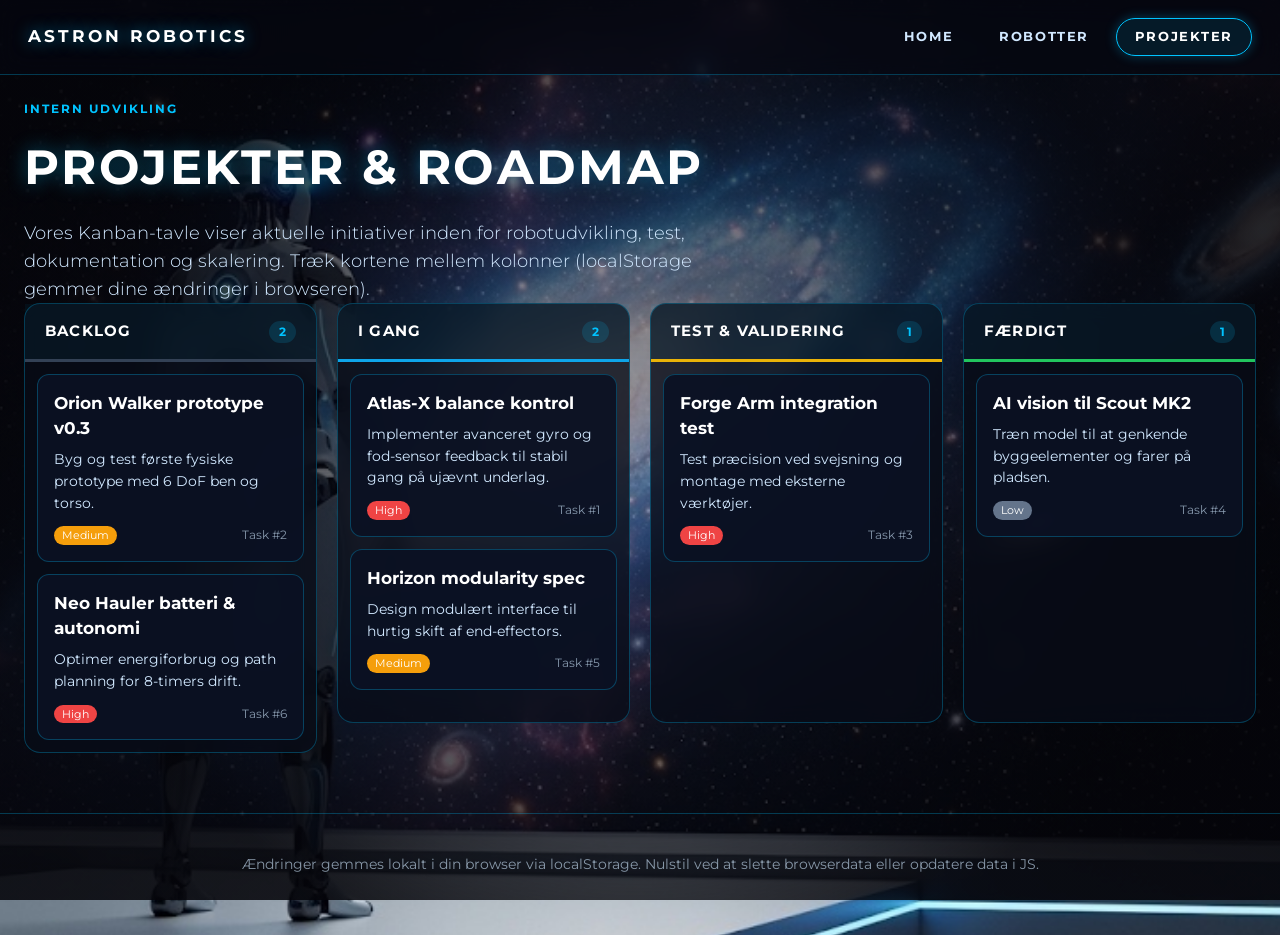
==== projekter.html @ 1bd49694 "Add Astron Robotics dark coming-soon site (Home, Robotter, Projekter)" ====
<!DOCTYPE html>
<html lang="da">
<head>
    <meta charset="UTF-8">
    <meta name="viewport" content="width=device-width, initial-scale=1.0">
    <title>Projekter | Astron Robotics</title>
    <link href="https://fonts.googleapis.com/css2?family=Montserrat:wght@300;700&display=swap" rel="stylesheet">
    <link rel="stylesheet" href="css/site.css">
</head>
<body>

    <div class="bg-image"></div>
    <div class="overlay"></div>

    <header class="site-bar">
        <a class="logo" href="index.html">Astron Robotics</a>
        <nav class="site-links" aria-label="Hovedmenu">
            <a href="index.html">Home</a>
            <a href="robotter.html">Robotter</a>
            <a class="is-active" href="projekter.html" aria-current="page">Projekter</a>
        </nav>
    </header>

    <main class="board-page">
        <div class="board-hero">
            <p class="eyebrow">Intern udvikling</p>
            <h1>Projekter &amp; Roadmap</h1>
            <p class="lead">Vores Kanban-tavle viser aktuelle initiativer inden for robotudvikling, test, dokumentation og skalering. Træk kortene mellem kolonner (localStorage gemmer dine ændringer i browseren).</p>
        </div>

        <div class="kanban-board" id="kanban-board">
            <!-- Populated by JS -->
        </div>
    </main>

    <footer class="site-footer">
        Ændringer gemmes lokalt i din browser via localStorage. Nulstil ved at slette browserdata eller opdatere data i JS.
    </footer>

    <script>
        // Self-contained simple Kanban with localStorage
        const COLUMNS = [
            { id: 'backlog', title: 'Backlog', color: '#334155' },
            { id: 'igang', title: 'I Gang', color: '#0ea5e9' },
            { id: 'test', title: 'Test &amp; Validering', color: '#eab308' },
            { id: 'done', title: 'Færdigt', color: '#22c55e' }
        ];

        let tasks = [
            {
                id: 1,
                title: "Atlas-X balance kontrol",
                desc: "Implementer avanceret gyro og fod-sensor feedback til stabil gang på ujævnt underlag.",
                column: "igang",
                maturity: "High"
            },
            {
                id: 2,
                title: "Orion Walker prototype v0.3",
                desc: "Byg og test første fysiske prototype med 6 DoF ben og torso.",
                column: "backlog",
                maturity: "Medium"
            },
            {
                id: 3,
                title: "Forge Arm integration test",
                desc: "Test præcision ved svejsning og montage med eksterne værktøjer.",
                column: "test",
                maturity: "High"
            },
            {
                id: 4,
                title: "AI vision til Scout MK2",
                desc: "Træn model til at genkende byggeelementer og farer på pladsen.",
                column: "done",
                maturity: "Low"
            },
            {
                id: 5,
                title: "Horizon modularity spec",
                desc: "Design modulært interface til hurtig skift af end-effectors.",
                column: "igang",
                maturity: "Medium"
            },
            {
                id: 6,
                title: "Neo Hauler batteri & autonomi",
                desc: "Optimer energiforbrug og path planning for 8-timers drift.",
                column: "backlog",
                maturity: "High"
            }
        ];

        function saveToLocalStorage() {
            localStorage.setItem('astron_kanban_tasks', JSON.stringify(tasks));
        }

        function loadFromLocalStorage() {
            const saved = localStorage.getItem('astron_kanban_tasks');
            if (saved) {
                tasks = JSON.parse(saved);
            }
        }

        function renderKanban() {
            const board = document.getElementById('kanban-board');
            board.innerHTML = '';

            COLUMNS.forEach(col => {
                const colTasks = tasks.filter(t => t.column === col.id);
                
                const colEl = document.createElement('div');
                colEl.className = 'kanban-col';
                colEl.innerHTML = `
                    <div class="kanban-col-header" style="border-bottom: 3px solid ${col.color};">
                        <h2>${col.title}</h2>
                        <div class="col-count">${colTasks.length}</div>
                    </div>
                    <div class="kanban-col-body" data-column="${col.id}"></div>
                `;

                const body = colEl.querySelector('.kanban-col-body');
                
                colTasks.forEach(task => {
                    const card = document.createElement('div');
                    card.className = 'kanban-card';
                    card.draggable = true;
                    card.dataset.id = task.id;
                    card.innerHTML = `
                        <h4>${task.title}</h4>
                        <p>${task.desc}</p>
                        <div class="card-meta">
                            <span style="background: ${task.maturity === 'High' ? '#ef4444' : task.maturity === 'Medium' ? '#f59e0b' : '#64748b'}; color: white; padding: 1px 8px; border-radius: 9999px; font-size: 0.7rem;">${task.maturity}</span>
                            <span>Task #${task.id}</span>
                        </div>
                    `;
                    
                    // Drag events
                    card.addEventListener('dragstart', (e) => {
                        e.dataTransfer.setData('text/plain', task.id);
                        card.style.opacity = '0.6';
                    });
                    
                    card.addEventListener('dragend', () => {
                        card.style.opacity = '1';
                    });
                    
                    body.appendChild(card);
                });

                // Drop zone
                body.addEventListener('dragover', (e) => {
                    e.preventDefault();
                    body.style.background = 'rgba(0, 195, 255, 0.1)';
                });
                
                body.addEventListener('dragleave', () => {
                    body.style.background = '';
                });
                
                body.addEventListener('drop', (e) => {
                    e.preventDefault();
                    body.style.background = '';
                    const id = parseInt(e.dataTransfer.getData('text/plain'));
                    const task = tasks.find(t => t.id === id);
                    if (task) {
                        task.column = col.id;
                        saveToLocalStorage();
                        renderKanban();
                    }
                });

                board.appendChild(colEl);
            });
        }

        // Add new task button simulation (for demo)
        function addSampleTask() {
            const newTask = {
                id: Date.now(),
                title: "Ny udviklingsopgave",
                desc: "Beskrivelse af ny feature eller test. Træk til anden kolonne for at opdatere status.",
                column: "backlog",
                maturity: "Medium"
            };
            tasks.push(newTask);
            saveToLocalStorage();
            renderKanban();
        }

        // Keyboard shortcut hint
        function showHelp() {
            if (confirm('Tryk "N" for at tilføje en ny demo-opgave.\n\nDette er en letvægts, selvstændig Kanban-implementation med localStorage-persistence.')) {
                addSampleTask();
            }
        }

        document.addEventListener('DOMContentLoaded', () => {
            loadFromLocalStorage();
            renderKanban();

            // Keyboard support
            document.addEventListener('keydown', (e) => {
                if (e.key.toLowerCase() === 'n') {
                    addSampleTask();
                }
                if (e.key === '?' || e.key === '/') {
                    showHelp();
                }
            });

            // Make header nav consistent
            const navLinks = document.querySelectorAll('.site-links a');
            const currentPath = window.location.pathname.split('/').pop() || 'index.html';
            navLinks.forEach(link => {
                const href = link.getAttribute('href');
                if (href === currentPath || (currentPath === '' && href === 'index.html')) {
                    link.classList.add('is-active');
                }
            });
        });
    </script>
</body>
</html>
---- css/site.css ----
/* Astron Robotics — dark futuristic marketing site (original implementation) */

:root {
  --cyan: #00c3ff;
  --accent: #00c3ff;
  --accent-soft: rgba(0, 195, 255, 0.12);
  --accent-ink: #bfeeff;
  --text: #ffffff;
  --muted: #d1e8ff;
  --text-soft: #d1e8ff;
  --text-faint: rgba(209, 232, 255, 0.62);
  --panel: rgba(8, 12, 24, 0.78);
  --panel-2: rgba(12, 18, 36, 0.9);
  --border: rgba(0, 195, 255, 0.28);
  --warn: #ffb45a;
  --warn-soft: rgba(255, 180, 90, 0.14);
  --radius: 16px;
  --radius-sm: 10px;
}

* { margin: 0; padding: 0; box-sizing: border-box; }

body, html {
  width: 100%;
  min-height: 100%;
  font-family: "Montserrat", sans-serif;
  background-color: #000;
  color: var(--text);
  line-height: 1.5;
}

body.is-splash { 
  overflow: hidden; 
  height: 100vh; 
}

.bg-image {
  position: fixed;
  top: -5%;
  left: -5%;
  width: 110%;
  height: 110%;
  background-image: url("../img/background.jpg");
  background-size: cover;
  background-position: center;
  background-repeat: no-repeat;
  z-index: 1;
  animation: breathe 30s infinite alternate ease-in-out;
}

.overlay {
  position: fixed;
  inset: 0;
  background: radial-gradient(circle at center, rgba(10, 15, 30, 0.3) 0%, rgba(5, 5, 10, 0.88) 70%);
  z-index: 2;
}

#particles {
  position: fixed;
  inset: 0;
  z-index: 3;
  pointer-events: none;
}

@keyframes breathe {
  0% { transform: scale(1); }
  100% { transform: scale(1.08); }
}

.site-bar {
  position: fixed;
  top: 0;
  left: 0;
  right: 0;
  z-index: 10;
  display: flex;
  align-items: center;
  justify-content: space-between;
  gap: 16px;
  padding: 18px 28px;
  background: rgba(5, 8, 18, 0.6);
  backdrop-filter: blur(12px);
  border-bottom: 1px solid var(--border);
}

.logo {
  color: var(--text);
  text-decoration: none;
  font-weight: 700;
  letter-spacing: 0.18em;
  text-transform: uppercase;
  font-size: 1.05rem;
  text-shadow: 0 0 16px rgba(0, 195, 255, 0.6);
}

.site-links { 
  display: flex; 
  gap: 8px; 
}
.site-links a {
  color: var(--muted);
  text-decoration: none;
  font-size: 0.82rem;
  font-weight: 700;
  letter-spacing: 0.12em;
  text-transform: uppercase;
  padding: 8px 18px;
  border: 1px solid transparent;
  border-radius: 999px;
  transition: all 0.2s ease;
}
.site-links a:hover { 
  color: var(--text); 
  background: var(--accent-soft);
}
.site-links a.is-active {
  color: var(--text);
  border-color: var(--cyan);
  background: rgba(0, 195, 255, 0.1);
  box-shadow: 0 0 12px rgba(0, 195, 255, 0.3);
}

.content {
  position: relative;
  z-index: 4;
  display: flex;
  flex-direction: column;
  justify-content: center;
  align-items: center;
  height: 100vh;
  text-align: center;
  padding: 0 20px;
}

h1.splash-title {
  font-size: clamp(3.5rem, 8vw, 6.5rem);
  font-weight: 700;
  text-transform: uppercase;
  letter-spacing: 0.12em;
  margin-bottom: 1.2rem;
  text-shadow: 0 0 30px rgba(0, 195, 255, 0.7), 0 0 60px rgba(0, 195, 255, 0.4);
  animation: fadeInDown 1.8s ease-out forwards;
  opacity: 0;
}

.splash-lead {
  font-size: clamp(1.1rem, 2.5vw, 1.5rem);
  font-weight: 300;
  max-width: 620px;
  letter-spacing: 0.08em;
  color: var(--muted);
  opacity: 0;
  animation: fadeInUp 1.8s ease-out 0.6s forwards;
  line-height: 1.4;
}

.pulse {
  margin-top: 60px;
  width: 14px;
  height: 14px;
  background-color: var(--cyan);
  border-radius: 50%;
  box-shadow: 0 0 0 0 rgba(0, 195, 255, 0.7);
  animation: pulse-glow 2s infinite, fadeIn 2s ease-out 1.2s forwards;
  opacity: 0;
}

@keyframes fadeInDown { 
  to { 
    opacity: 1; 
    transform: translateY(0); 
  } 
}
@keyframes fadeInUp { 
  to { 
    opacity: 1; 
    transform: translateY(0); 
  } 
}
@keyframes fadeIn { 
  to { opacity: 1; } 
}
@keyframes pulse-glow {
  0% { 
    transform: scale(0.8); 
    box-shadow: 0 0 0 0 rgba(0, 195, 255, 0.7); 
  }
  70% { 
    transform: scale(1.2); 
    box-shadow: 0 0 0 25px rgba(0, 195, 255, 0); 
  }
  100% { 
    transform: scale(0.8); 
    box-shadow: 0 0 0 0 rgba(0, 195, 255, 0); 
  }
}

/* Shared board/catalog styles */
.board-page, .catalog-page {
  position: relative;
  z-index: 4;
  padding: 100px 24px 60px;
  max-width: 1280px;
  margin: 0 auto;
}

.eyebrow {
  text-transform: uppercase;
  letter-spacing: 0.16em;
  font-size: 0.78rem;
  font-weight: 700;
  color: var(--cyan);
  margin-bottom: 12px;
}

h1 {
  font-size: clamp(2rem, 5vw, 3rem);
  font-weight: 700;
  letter-spacing: 0.05em;
  text-transform: uppercase;
  margin-bottom: 16px;
  text-shadow: 0 0 20px rgba(0, 195, 255, 0.4);
}

.lead {
  color: var(--muted);
  font-weight: 300;
  font-size: 1.1rem;
  max-width: 60ch;
  line-height: 1.6;
}

/* Robot catalog cards */
.robot-grid {
  display: grid;
  grid-template-columns: repeat(auto-fill, minmax(320px, 1fr));
  gap: 24px;
  padding: 40px 0;
}

.robot-card {
  background: var(--panel-2);
  border: 1px solid var(--border);
  border-radius: var(--radius);
  overflow: hidden;
  transition: all 0.3s cubic-bezier(0.23, 1, 0.32, 1);
  backdrop-filter: blur(10px);
}

.robot-card:hover {
  transform: translateY(-8px);
  border-color: var(--cyan);
  box-shadow: 0 20px 40px -15px rgba(0, 195, 255, 0.25);
}

.robot-card img {
  width: 100%;
  height: 220px;
  object-fit: cover;
  background: #0a1422;
}

.robot-card .card-body {
  padding: 24px;
}

.robot-card h3 {
  font-size: 1.35rem;
  margin-bottom: 8px;
  letter-spacing: 0.02em;
}

.robot-card .blurb {
  color: var(--muted);
  font-size: 0.98rem;
  line-height: 1.55;
  margin-bottom: 18px;
  font-weight: 300;
}

.maturity-tag {
  display: inline-block;
  font-size: 0.7rem;
  font-weight: 700;
  letter-spacing: 0.1em;
  padding: 4px 14px;
  border-radius: 999px;
  background: var(--accent-soft);
  color: var(--accent-ink);
  border: 1px solid var(--border);
}

/* Kanban styles */
.kanban-board {
  display: grid;
  grid-template-columns: repeat(auto-fit, minmax(280px, 1fr));
  gap: 20px;
  align-items: start;
}

.kanban-col {
  background: var(--panel);
  border: 1px solid var(--border);
  border-radius: var(--radius);
  min-height: 420px;
  display: flex;
  flex-direction: column;
  backdrop-filter: blur(12px);
}

.kanban-col-header {
  padding: 16px 20px;
  border-bottom: 1px solid var(--border);
  display: flex;
  justify-content: space-between;
  align-items: center;
  background: rgba(0, 195, 255, 0.05);
}

.kanban-col-header h2 {
  font-size: 0.95rem;
  font-weight: 700;
  letter-spacing: 0.08em;
  text-transform: uppercase;
  color: var(--text);
}

.col-count {
  background: rgba(0, 195, 255, 0.15);
  color: var(--cyan);
  font-size: 0.75rem;
  padding: 2px 10px;
  border-radius: 999px;
  font-weight: 700;
}

.kanban-col-body {
  flex: 1;
  padding: 12px;
  display: flex;
  flex-direction: column;
  gap: 12px;
  overflow-y: auto;
}

.kanban-card {
  background: var(--panel-2);
  border: 1px solid var(--border);
  border-radius: 12px;
  padding: 16px;
  cursor: grab;
  transition: border-color 0.2s ease;
  user-select: none;
}

.kanban-card:hover {
  border-color: var(--cyan);
}

.kanban-card h4 {
  font-size: 1.05rem;
  margin-bottom: 8px;
  font-weight: 700;
}

.kanban-card p {
  font-size: 0.9rem;
  color: var(--muted);
  line-height: 1.5;
  margin-bottom: 12px;
}

.card-meta {
  display: flex;
  justify-content: space-between;
  font-size: 0.75rem;
  color: var(--text-faint);
}

/* Responsive */
@media (max-width: 1024px) {
  .site-bar {
    padding: 16px 20px;
    flex-direction: column;
    gap: 12px;
  }
  .robot-grid {
    grid-template-columns: repeat(auto-fill, minmax(280px, 1fr));
  }
}

@media (max-width: 768px) {
  h1.splash-title {
    font-size: 3.2rem;
    letter-spacing: 4px;
  }
  .splash-lead {
    font-size: 1.05rem;
  }
  .bg-image {
    background-position: 30% center;
  }
  .kanban-board {
    grid-template-columns: 1fr;
  }
}

@media (prefers-reduced-motion: reduce) {
  .bg-image, .pulse, h1.splash-title, .splash-lead {
    animation: none;
    opacity: 1;
  }
}

/* Footer */
.site-footer {
  position: relative;
  z-index: 5;
  padding: 40px 24px 60px;
  text-align: center;
  color: var(--text-faint);
  font-size: 0.85rem;
  max-width: 1280px;
  margin: 0 auto;
  border-top: 1px solid var(--border);
}
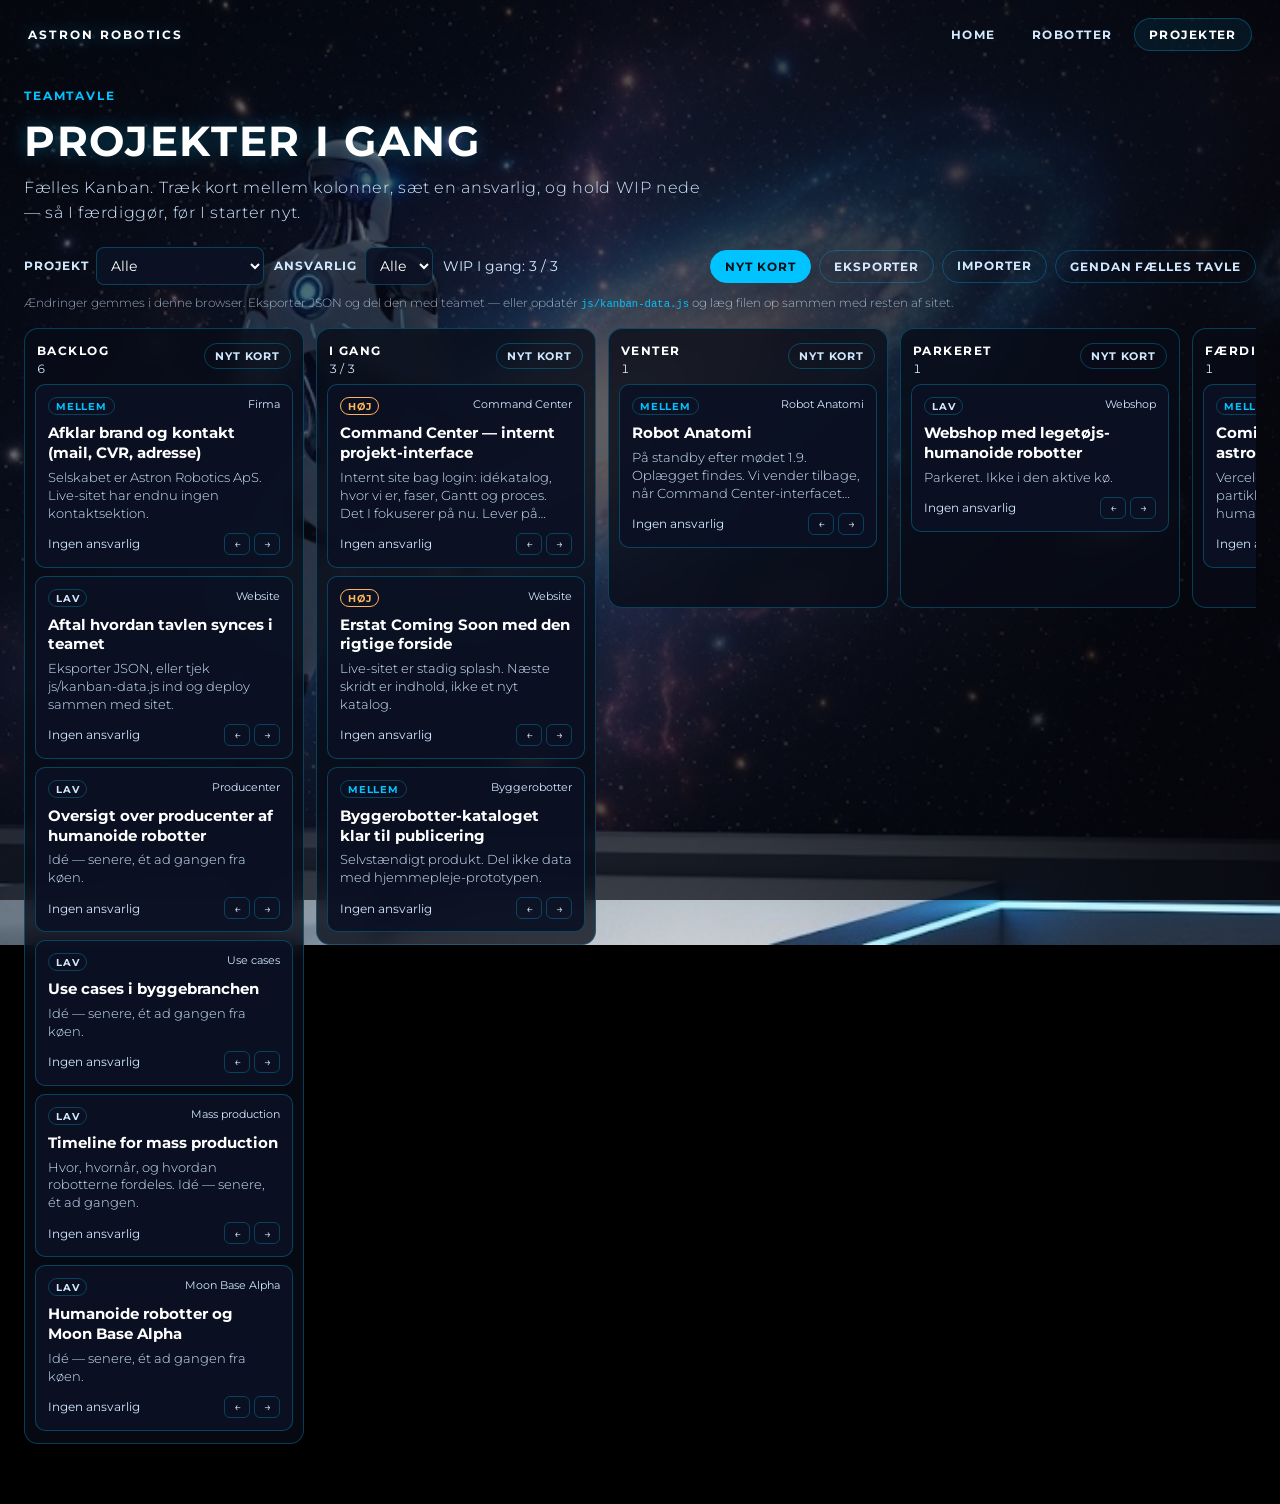
==== commit c8013454: "Replace the site with the desktop Astron Robotics homepage. The robert branch now matches Desktop/As" ====
--- a/projekter.html
+++ b/projekter.html
@@ -1,224 +1,112 @@
 <!DOCTYPE html>
 <html lang="da">
 <head>
-    <meta charset="UTF-8">
-    <meta name="viewport" content="width=device-width, initial-scale=1.0">
-    <title>Projekter | Astron Robotics</title>
-    <link href="https://fonts.googleapis.com/css2?family=Montserrat:wght@300;700&display=swap" rel="stylesheet">
-    <link rel="stylesheet" href="css/site.css">
+  <meta charset="UTF-8">
+  <meta name="viewport" content="width=device-width, initial-scale=1.0">
+  <title>Projekter | Astron Robotics</title>
+  <meta name="robots" content="noindex">
+  <meta name="description" content="Intern Kanban-tavle for Astron Robotics.">
+  <link href="https://fonts.googleapis.com/css2?family=Montserrat:wght@300;700&display=swap" rel="stylesheet">
+  <link rel="stylesheet" href="css/site.css">
 </head>
-<body>
+<body class="is-board">
+  <div class="bg-image"></div>
+  <div class="overlay"></div>
 
-    <div class="bg-image"></div>
-    <div class="overlay"></div>
+  <header class="site-bar">
+    <a class="logo" href="index.html">Astron Robotics</a>
+    <nav class="site-links" aria-label="Hovedmenu">
+      <a href="index.html">Home</a>
+      <a href="robotter.html">Robotter</a>
+      <a class="is-active" href="projekter.html" aria-current="page">Projekter</a>
+    </nav>
+  </header>
 
-    <header class="site-bar">
-        <a class="logo" href="index.html">Astron Robotics</a>
-        <nav class="site-links" aria-label="Hovedmenu">
-            <a href="index.html">Home</a>
-            <a href="robotter.html">Robotter</a>
-            <a class="is-active" href="projekter.html" aria-current="page">Projekter</a>
-        </nav>
-    </header>
+  <main class="board-page">
+    <section class="board-hero">
+      <p class="eyebrow">Teamtavle</p>
+      <h1>Projekter i gang</h1>
+      <p>Fælles Kanban. Træk kort mellem kolonner, sæt en ansvarlig, og hold WIP nede — så I færdiggør, før I starter nyt.</p>
+    </section>
 
-    <main class="board-page">
-        <div class="board-hero">
-            <p class="eyebrow">Intern udvikling</p>
-            <h1>Projekter &amp; Roadmap</h1>
-            <p class="lead">Vores Kanban-tavle viser aktuelle initiativer inden for robotudvikling, test, dokumentation og skalering. Træk kortene mellem kolonner (localStorage gemmer dine ændringer i browseren).</p>
+    <section class="board-toolbar">
+      <label>
+        Projekt
+        <select id="filterProject"><option value="alle">Alle</option></select>
+      </label>
+      <label>
+        Ansvarlig
+        <select id="filterOwner"><option value="alle">Alle</option></select>
+      </label>
+      <span class="wip-hint" id="wipHint"></span>
+      <div class="board-actions">
+        <button class="btn btn-primary" id="addCardBtn" type="button">Nyt kort</button>
+        <button class="btn" id="exportBtn" type="button">Eksporter</button>
+        <label class="btn btn-import">
+          Importer
+          <input id="importInput" type="file" accept="application/json,.json" hidden>
+        </label>
+        <button class="btn" id="resetBtn" type="button">Gendan fælles tavle</button>
+      </div>
+    </section>
+
+    <p class="persist-note">
+      Ændringer gemmes i denne browser. Eksporter JSON og del den med teamet — eller opdatér <code>js/kanban-data.js</code> og læg filen op sammen med resten af sitet.
+    </p>
+
+    <section class="kanban-board" id="board" aria-label="Kanban-tavle"></section>
+  </main>
+
+  <div class="modal" id="cardModal" aria-hidden="true">
+    <div class="modal-backdrop" data-close></div>
+    <div class="modal-panel" role="dialog" aria-modal="true" aria-labelledby="cardModalTitle">
+      <button class="modal-close" data-close aria-label="Luk">&times;</button>
+      <form id="cardForm" class="card-form">
+        <h2 id="cardModalTitle">Nyt kort</h2>
+        <label>
+          Titel
+          <input id="fieldTitle" name="title" type="text" required maxlength="120" autocomplete="off">
+        </label>
+        <label>
+          Beskrivelse
+          <textarea id="fieldNotes" name="notes" rows="4" maxlength="800"></textarea>
+        </label>
+        <div class="card-form-row">
+          <label>
+            Kolonne
+            <select id="fieldColumn" name="column"></select>
+          </label>
+          <label>
+            Projekt
+            <select id="fieldProject" name="project"></select>
+          </label>
         </div>
+        <div class="card-form-row">
+          <label>
+            Ansvarlig
+            <input id="fieldOwner" name="owner" type="text" maxlength="40" list="ownerList" autocomplete="off">
+            <datalist id="ownerList"></datalist>
+          </label>
+          <label>
+            Prioritet
+            <select id="fieldPriority" name="priority">
+              <option value="low">Lav</option>
+              <option value="medium">Mellem</option>
+              <option value="high">Høj</option>
+            </select>
+          </label>
+        </div>
+        <input type="hidden" id="fieldId" name="id">
+        <div class="card-form-actions">
+          <button class="btn btn-primary" type="submit">Gem</button>
+          <button class="btn" type="button" data-close>Annuller</button>
+          <button class="btn btn-danger card-form-delete" type="button" id="deleteCardBtn" hidden>Slet kort</button>
+        </div>
+      </form>
+    </div>
+  </div>
 
-        <div class="kanban-board" id="kanban-board">
-            <!-- Populated by JS -->
-        </div>
-    </main>
-
-    <footer class="site-footer">
-        Ændringer gemmes lokalt i din browser via localStorage. Nulstil ved at slette browserdata eller opdatere data i JS.
-    </footer>
-
-    <script>
-        // Self-contained simple Kanban with localStorage
-        const COLUMNS = [
-            { id: 'backlog', title: 'Backlog', color: '#334155' },
-            { id: 'igang', title: 'I Gang', color: '#0ea5e9' },
-            { id: 'test', title: 'Test &amp; Validering', color: '#eab308' },
-            { id: 'done', title: 'Færdigt', color: '#22c55e' }
-        ];
-
-        let tasks = [
-            {
-                id: 1,
-                title: "Atlas-X balance kontrol",
-                desc: "Implementer avanceret gyro og fod-sensor feedback til stabil gang på ujævnt underlag.",
-                column: "igang",
-                maturity: "High"
-            },
-            {
-                id: 2,
-                title: "Orion Walker prototype v0.3",
-                desc: "Byg og test første fysiske prototype med 6 DoF ben og torso.",
-                column: "backlog",
-                maturity: "Medium"
-            },
-            {
-                id: 3,
-                title: "Forge Arm integration test",
-                desc: "Test præcision ved svejsning og montage med eksterne værktøjer.",
-                column: "test",
-                maturity: "High"
-            },
-            {
-                id: 4,
-                title: "AI vision til Scout MK2",
-                desc: "Træn model til at genkende byggeelementer og farer på pladsen.",
-                column: "done",
-                maturity: "Low"
-            },
-            {
-                id: 5,
-                title: "Horizon modularity spec",
-                desc: "Design modulært interface til hurtig skift af end-effectors.",
-                column: "igang",
-                maturity: "Medium"
-            },
-            {
-                id: 6,
-                title: "Neo Hauler batteri & autonomi",
-                desc: "Optimer energiforbrug og path planning for 8-timers drift.",
-                column: "backlog",
-                maturity: "High"
-            }
-        ];
-
-        function saveToLocalStorage() {
-            localStorage.setItem('astron_kanban_tasks', JSON.stringify(tasks));
-        }
-
-        function loadFromLocalStorage() {
-            const saved = localStorage.getItem('astron_kanban_tasks');
-            if (saved) {
-                tasks = JSON.parse(saved);
-            }
-        }
-
-        function renderKanban() {
-            const board = document.getElementById('kanban-board');
-            board.innerHTML = '';
-
-            COLUMNS.forEach(col => {
-                const colTasks = tasks.filter(t => t.column === col.id);
-                
-                const colEl = document.createElement('div');
-                colEl.className = 'kanban-col';
-                colEl.innerHTML = `
-                    <div class="kanban-col-header" style="border-bottom: 3px solid ${col.color};">
-                        <h2>${col.title}</h2>
-                        <div class="col-count">${colTasks.length}</div>
-                    </div>
-                    <div class="kanban-col-body" data-column="${col.id}"></div>
-                `;
-
-                const body = colEl.querySelector('.kanban-col-body');
-                
-                colTasks.forEach(task => {
-                    const card = document.createElement('div');
-                    card.className = 'kanban-card';
-                    card.draggable = true;
-                    card.dataset.id = task.id;
-                    card.innerHTML = `
-                        <h4>${task.title}</h4>
-                        <p>${task.desc}</p>
-                        <div class="card-meta">
-                            <span style="background: ${task.maturity === 'High' ? '#ef4444' : task.maturity === 'Medium' ? '#f59e0b' : '#64748b'}; color: white; padding: 1px 8px; border-radius: 9999px; font-size: 0.7rem;">${task.maturity}</span>
-                            <span>Task #${task.id}</span>
-                        </div>
-                    `;
-                    
-                    // Drag events
-                    card.addEventListener('dragstart', (e) => {
-                        e.dataTransfer.setData('text/plain', task.id);
-                        card.style.opacity = '0.6';
-                    });
-                    
-                    card.addEventListener('dragend', () => {
-                        card.style.opacity = '1';
-                    });
-                    
-                    body.appendChild(card);
-                });
-
-                // Drop zone
-                body.addEventListener('dragover', (e) => {
-                    e.preventDefault();
-                    body.style.background = 'rgba(0, 195, 255, 0.1)';
-                });
-                
-                body.addEventListener('dragleave', () => {
-                    body.style.background = '';
-                });
-                
-                body.addEventListener('drop', (e) => {
-                    e.preventDefault();
-                    body.style.background = '';
-                    const id = parseInt(e.dataTransfer.getData('text/plain'));
-                    const task = tasks.find(t => t.id === id);
-                    if (task) {
-                        task.column = col.id;
-                        saveToLocalStorage();
-                        renderKanban();
-                    }
-                });
-
-                board.appendChild(colEl);
-            });
-        }
-
-        // Add new task button simulation (for demo)
-        function addSampleTask() {
-            const newTask = {
-                id: Date.now(),
-                title: "Ny udviklingsopgave",
-                desc: "Beskrivelse af ny feature eller test. Træk til anden kolonne for at opdatere status.",
-                column: "backlog",
-                maturity: "Medium"
-            };
-            tasks.push(newTask);
-            saveToLocalStorage();
-            renderKanban();
-        }
-
-        // Keyboard shortcut hint
-        function showHelp() {
-            if (confirm('Tryk "N" for at tilføje en ny demo-opgave.\n\nDette er en letvægts, selvstændig Kanban-implementation med localStorage-persistence.')) {
-                addSampleTask();
-            }
-        }
-
-        document.addEventListener('DOMContentLoaded', () => {
-            loadFromLocalStorage();
-            renderKanban();
-
-            // Keyboard support
-            document.addEventListener('keydown', (e) => {
-                if (e.key.toLowerCase() === 'n') {
-                    addSampleTask();
-                }
-                if (e.key === '?' || e.key === '/') {
-                    showHelp();
-                }
-            });
-
-            // Make header nav consistent
-            const navLinks = document.querySelectorAll('.site-links a');
-            const currentPath = window.location.pathname.split('/').pop() || 'index.html';
-            navLinks.forEach(link => {
-                const href = link.getAttribute('href');
-                if (href === currentPath || (currentPath === '' && href === 'index.html')) {
-                    link.classList.add('is-active');
-                }
-            });
-        });
-    </script>
+  <script src="js/kanban-data.js"></script>
+  <script src="js/kanban.js"></script>
 </body>
 </html>
--- a/css/site.css
+++ b/css/site.css
@@ -1,4 +1,4 @@
-/* Astron Robotics — dark futuristic marketing site (original implementation) */
+/* Astron Robotics — live site (coming soon + projekter) */
 
 :root {
   --cyan: #00c3ff;
@@ -26,13 +26,9 @@
   font-family: "Montserrat", sans-serif;
   background-color: #000;
   color: var(--text);
-  line-height: 1.5;
-}
-
-body.is-splash { 
-  overflow: hidden; 
-  height: 100vh; 
-}
+}
+
+body.is-splash { overflow: hidden; height: 100%; }
 
 .bg-image {
   position: fixed;
@@ -40,7 +36,7 @@
   left: -5%;
   width: 110%;
   height: 110%;
-  background-image: url("../img/background.jpg");
+  background-image: url("../background.jpg");
   background-size: cover;
   background-position: center;
   background-repeat: no-repeat;
@@ -51,8 +47,12 @@
 .overlay {
   position: fixed;
   inset: 0;
-  background: radial-gradient(circle at center, rgba(10, 15, 30, 0.3) 0%, rgba(5, 5, 10, 0.88) 70%);
+  background: radial-gradient(circle at center, rgba(10, 15, 30, 0.3) 0%, rgba(5, 5, 10, 0.8) 100%);
   z-index: 2;
+}
+
+body.is-board .overlay {
+  background: radial-gradient(circle at 20% 50%, rgba(10, 15, 30, 0.55) 0%, rgba(5, 5, 10, 0.88) 100%);
 }
 
 #particles {
@@ -72,15 +72,12 @@
   top: 0;
   left: 0;
   right: 0;
-  z-index: 10;
+  z-index: 6;
   display: flex;
   align-items: center;
   justify-content: space-between;
   gap: 16px;
   padding: 18px 28px;
-  background: rgba(5, 8, 18, 0.6);
-  backdrop-filter: blur(12px);
-  border-bottom: 1px solid var(--border);
 }
 
 .logo {
@@ -89,35 +86,27 @@
   font-weight: 700;
   letter-spacing: 0.18em;
   text-transform: uppercase;
-  font-size: 1.05rem;
-  text-shadow: 0 0 16px rgba(0, 195, 255, 0.6);
-}
-
-.site-links { 
-  display: flex; 
-  gap: 8px; 
-}
+  font-size: 0.78rem;
+  text-shadow: 0 0 16px rgba(0, 195, 255, 0.45);
+}
+
+.site-links { display: flex; gap: 6px; }
 .site-links a {
   color: var(--muted);
   text-decoration: none;
-  font-size: 0.82rem;
+  font-size: 0.78rem;
   font-weight: 700;
   letter-spacing: 0.12em;
   text-transform: uppercase;
-  padding: 8px 18px;
+  padding: 8px 14px;
   border: 1px solid transparent;
   border-radius: 999px;
-  transition: all 0.2s ease;
-}
-.site-links a:hover { 
-  color: var(--text); 
-  background: var(--accent-soft);
-}
+}
+.site-links a:hover { color: var(--text); }
 .site-links a.is-active {
   color: var(--text);
-  border-color: var(--cyan);
-  background: rgba(0, 195, 255, 0.1);
-  box-shadow: 0 0 12px rgba(0, 195, 255, 0.3);
+  border-color: var(--border);
+  background: rgba(0, 195, 255, 0.08);
 }
 
 .content {
@@ -133,294 +122,669 @@
 }
 
 h1.splash-title {
-  font-size: clamp(3.5rem, 8vw, 6.5rem);
+  font-size: 5rem;
   font-weight: 700;
   text-transform: uppercase;
-  letter-spacing: 0.12em;
-  margin-bottom: 1.2rem;
-  text-shadow: 0 0 30px rgba(0, 195, 255, 0.7), 0 0 60px rgba(0, 195, 255, 0.4);
-  animation: fadeInDown 1.8s ease-out forwards;
+  letter-spacing: 8px;
+  margin-bottom: 1rem;
+  text-shadow: 0 0 20px rgba(0, 195, 255, 0.6), 0 0 40px rgba(0, 195, 255, 0.3);
+  animation: fadeInDown 1.5s ease-out forwards;
   opacity: 0;
+  transform: translateY(-30px);
 }
 
 .splash-lead {
-  font-size: clamp(1.1rem, 2.5vw, 1.5rem);
+  font-size: 1.2rem;
   font-weight: 300;
-  max-width: 620px;
-  letter-spacing: 0.08em;
-  color: var(--muted);
+  letter-spacing: 2px;
+  color: #d1e8ff;
   opacity: 0;
-  animation: fadeInUp 1.8s ease-out 0.6s forwards;
-  line-height: 1.4;
+  animation: fadeInUp 1.5s ease-out 0.5s forwards;
+  transform: translateY(30px);
 }
 
 .pulse {
-  margin-top: 60px;
-  width: 14px;
-  height: 14px;
-  background-color: var(--cyan);
+  margin-top: 40px;
+  width: 12px;
+  height: 12px;
+  background-color: #00c3ff;
   border-radius: 50%;
-  box-shadow: 0 0 0 0 rgba(0, 195, 255, 0.7);
-  animation: pulse-glow 2s infinite, fadeIn 2s ease-out 1.2s forwards;
   opacity: 0;
-}
-
-@keyframes fadeInDown { 
-  to { 
-    opacity: 1; 
-    transform: translateY(0); 
-  } 
-}
-@keyframes fadeInUp { 
-  to { 
-    opacity: 1; 
-    transform: translateY(0); 
-  } 
-}
-@keyframes fadeIn { 
-  to { opacity: 1; } 
-}
+  animation: pulse-glow 2s infinite, fadeIn 1s ease-out 1s forwards;
+}
+
+@keyframes fadeInDown { to { opacity: 1; transform: translateY(0); } }
+@keyframes fadeInUp { to { opacity: 1; transform: translateY(0); } }
+@keyframes fadeIn { to { opacity: 1; } }
 @keyframes pulse-glow {
-  0% { 
-    transform: scale(0.8); 
-    box-shadow: 0 0 0 0 rgba(0, 195, 255, 0.7); 
-  }
-  70% { 
-    transform: scale(1.2); 
-    box-shadow: 0 0 0 25px rgba(0, 195, 255, 0); 
-  }
-  100% { 
-    transform: scale(0.8); 
-    box-shadow: 0 0 0 0 rgba(0, 195, 255, 0); 
-  }
-}
-
-/* Shared board/catalog styles */
-.board-page, .catalog-page {
+  0% { transform: scale(1); box-shadow: 0 0 10px #00c3ff; }
+  50% { transform: scale(1.5); box-shadow: 0 0 25px #00c3ff, 0 0 40px #00c3ff; }
+  100% { transform: scale(1); box-shadow: 0 0 10px #00c3ff; }
+}
+
+.board-page {
   position: relative;
   z-index: 4;
-  padding: 100px 24px 60px;
-  max-width: 1280px;
+  padding: 88px 24px 48px;
+  width: min(1280px, 100%);
   margin: 0 auto;
 }
 
-.eyebrow {
+.board-hero { margin-bottom: 22px; max-width: 62ch; }
+.board-hero .eyebrow {
   text-transform: uppercase;
   letter-spacing: 0.16em;
-  font-size: 0.78rem;
+  font-size: 0.72rem;
   font-weight: 700;
   color: var(--cyan);
-  margin-bottom: 12px;
-}
-
-h1 {
-  font-size: clamp(2rem, 5vw, 3rem);
+  margin-bottom: 10px;
+}
+.board-hero h1 {
+  font-size: clamp(1.8rem, 4vw, 2.6rem);
+  letter-spacing: 0.04em;
+  text-transform: uppercase;
+  margin-bottom: 10px;
+  text-shadow: 0 0 18px rgba(0, 195, 255, 0.35);
+}
+.board-hero p { color: var(--muted); font-weight: 300; letter-spacing: 0.04em; line-height: 1.55; }
+
+.board-toolbar {
+  display: flex;
+  flex-wrap: wrap;
+  gap: 10px;
+  align-items: center;
+  margin-bottom: 10px;
+}
+.board-toolbar label {
+  display: flex;
+  align-items: center;
+  gap: 8px;
+  font-size: 0.72rem;
   font-weight: 700;
-  letter-spacing: 0.05em;
-  text-transform: uppercase;
-  margin-bottom: 16px;
-  text-shadow: 0 0 20px rgba(0, 195, 255, 0.4);
-}
-
-.lead {
-  color: var(--muted);
-  font-weight: 300;
-  font-size: 1.1rem;
-  max-width: 60ch;
-  line-height: 1.6;
-}
-
-/* Robot catalog cards */
-.robot-grid {
-  display: grid;
-  grid-template-columns: repeat(auto-fill, minmax(320px, 1fr));
-  gap: 24px;
-  padding: 40px 0;
-}
-
-.robot-card {
+  letter-spacing: 0.08em;
+  text-transform: uppercase;
+  color: var(--muted);
+}
+.board-toolbar select,
+.card-form input,
+.card-form textarea,
+.card-form select {
+  font: inherit;
+  font-size: 0.9rem;
+  font-weight: 400;
+  letter-spacing: 0;
+  text-transform: none;
+  color: var(--text);
   background: var(--panel-2);
   border: 1px solid var(--border);
-  border-radius: var(--radius);
-  overflow: hidden;
-  transition: all 0.3s cubic-bezier(0.23, 1, 0.32, 1);
-  backdrop-filter: blur(10px);
-}
-
-.robot-card:hover {
-  transform: translateY(-8px);
+  border-radius: 8px;
+  padding: 8px 10px;
+}
+.board-actions { display: flex; flex-wrap: wrap; gap: 8px; margin-left: auto; }
+.wip-hint { font-size: 0.85rem; color: var(--muted); }
+.wip-hint.is-warn { color: var(--warn); font-weight: 700; }
+.persist-note {
+  font-size: 0.78rem;
+  color: rgba(209, 232, 255, 0.7);
+  margin: 0 0 18px;
+  font-weight: 300;
+}
+.persist-note code {
+  font-size: 0.85em;
+  color: var(--cyan);
+}
+
+.btn {
+  border: 1px solid var(--border);
+  background: transparent;
+  color: var(--muted);
+  padding: 8px 14px;
+  border-radius: 999px;
+  font: inherit;
+  font-size: 0.75rem;
+  font-weight: 700;
+  letter-spacing: 0.08em;
+  text-transform: uppercase;
+  cursor: pointer;
+}
+.btn:hover { color: var(--text); border-color: var(--cyan); }
+.btn-primary {
+  background: var(--cyan);
+  color: #041018;
   border-color: var(--cyan);
-  box-shadow: 0 20px 40px -15px rgba(0, 195, 255, 0.25);
-}
-
-.robot-card img {
-  width: 100%;
-  height: 220px;
-  object-fit: cover;
-  background: #0a1422;
-}
-
-.robot-card .card-body {
-  padding: 24px;
-}
-
-.robot-card h3 {
-  font-size: 1.35rem;
-  margin-bottom: 8px;
-  letter-spacing: 0.02em;
-}
-
-.robot-card .blurb {
-  color: var(--muted);
-  font-size: 0.98rem;
-  line-height: 1.55;
-  margin-bottom: 18px;
-  font-weight: 300;
-}
-
-.maturity-tag {
-  display: inline-block;
-  font-size: 0.7rem;
-  font-weight: 700;
-  letter-spacing: 0.1em;
-  padding: 4px 14px;
-  border-radius: 999px;
-  background: var(--accent-soft);
-  color: var(--accent-ink);
-  border: 1px solid var(--border);
-}
-
-/* Kanban styles */
+}
+.btn-primary:hover { color: #041018; filter: brightness(1.08); }
+.btn-import { display: inline-flex; align-items: center; cursor: pointer; }
+.btn-danger { color: var(--warn); }
+
 .kanban-board {
   display: grid;
-  grid-template-columns: repeat(auto-fit, minmax(280px, 1fr));
-  gap: 20px;
+  grid-template-columns: repeat(5, minmax(0, 1fr));
+  gap: 12px;
   align-items: start;
 }
 
 .kanban-col {
   background: var(--panel);
   border: 1px solid var(--border);
-  border-radius: var(--radius);
-  min-height: 420px;
+  border-radius: 14px;
+  min-height: 280px;
+  backdrop-filter: blur(10px);
   display: flex;
   flex-direction: column;
-  backdrop-filter: blur(12px);
-}
-
-.kanban-col-header {
-  padding: 16px 20px;
-  border-bottom: 1px solid var(--border);
+}
+.kanban-col.is-over { border-color: var(--warn); }
+.kanban-col-head {
+  display: flex;
+  justify-content: space-between;
+  align-items: flex-start;
+  gap: 8px;
+  padding: 14px 12px 8px;
+}
+.kanban-col-head h2 {
+  font-size: 0.75rem;
+  letter-spacing: 0.12em;
+  text-transform: uppercase;
+}
+.kanban-col-count {
+  display: block;
+  margin-top: 4px;
+  font-size: 0.72rem;
+  color: var(--muted);
+  font-variant-numeric: tabular-nums;
+}
+.kanban-col.is-over .kanban-col-count { color: var(--warn); }
+.kanban-col-head .btn { padding: 5px 10px; font-size: 0.68rem; }
+.kanban-col-body {
+  display: flex;
+  flex-direction: column;
+  gap: 8px;
+  padding: 0 10px 12px;
+  min-height: 160px;
+  flex: 1;
+}
+.kanban-col-body.is-drop { background: rgba(0, 195, 255, 0.08); border-radius: 0 0 14px 14px; }
+
+.kcard {
+  background: var(--panel-2);
+  border: 1px solid var(--border);
+  border-radius: 10px;
+  padding: 12px;
+  cursor: grab;
+  text-align: left;
+}
+.kcard:hover { border-color: var(--cyan); }
+.kcard:focus-visible { outline: 2px solid var(--cyan); outline-offset: 2px; }
+.kcard.is-dragging { opacity: 0.45; }
+.kcard-top { display: flex; justify-content: space-between; gap: 8px; margin-bottom: 8px; }
+.kcard-priority {
+  font-size: 0.62rem;
+  font-weight: 700;
+  letter-spacing: 0.08em;
+  text-transform: uppercase;
+  padding: 2px 7px;
+  border-radius: 999px;
+  border: 1px solid var(--border);
+  color: var(--muted);
+}
+.kcard-priority--high { color: var(--warn); border-color: var(--warn); }
+.kcard-priority--medium { color: var(--cyan); }
+.kcard-project { font-size: 0.7rem; color: var(--muted); }
+.kcard h3 { font-size: 0.95rem; font-weight: 700; margin-bottom: 6px; line-height: 1.3; }
+.kcard-notes {
+  font-size: 0.8rem;
+  color: var(--muted);
+  font-weight: 300;
+  line-height: 1.4;
+  margin-bottom: 10px;
+  display: -webkit-box;
+  -webkit-line-clamp: 3;
+  -webkit-box-orient: vertical;
+  overflow: hidden;
+}
+.kcard-meta {
   display: flex;
   justify-content: space-between;
   align-items: center;
-  background: rgba(0, 195, 255, 0.05);
-}
-
-.kanban-col-header h2 {
-  font-size: 0.95rem;
+  gap: 8px;
+  font-size: 0.75rem;
+  color: var(--muted);
+}
+.kcard-move { display: flex; gap: 4px; }
+.kcard-shift {
+  width: 26px;
+  height: 22px;
+  border-radius: 6px;
+  border: 1px solid var(--border);
+  background: transparent;
+  color: var(--muted);
+  cursor: pointer;
+  font: inherit;
+}
+.kcard-shift:hover { color: var(--text); border-color: var(--cyan); }
+
+.modal { position: fixed; inset: 0; z-index: 20; display: none; }
+.modal.is-open { display: block; }
+.modal-backdrop { position: absolute; inset: 0; background: rgba(0, 0, 0, 0.55); }
+.modal-panel {
+  position: relative;
+  margin: 8vh auto;
+  width: min(560px, 92vw);
+  max-height: 84vh;
+  overflow: auto;
+  background: #0b1220;
+  border: 1px solid var(--border);
+  border-radius: 16px;
+  padding: 28px;
+}
+.modal-close {
+  position: absolute;
+  top: 12px;
+  right: 16px;
+  border: none;
+  background: none;
+  color: var(--muted);
+  font-size: 1.6rem;
+  cursor: pointer;
+}
+.card-form h2 {
+  font-size: 1.2rem;
+  letter-spacing: 0.08em;
+  text-transform: uppercase;
+  margin-bottom: 16px;
+}
+.card-form label {
+  display: flex;
+  flex-direction: column;
+  gap: 6px;
+  font-size: 0.7rem;
   font-weight: 700;
   letter-spacing: 0.08em;
   text-transform: uppercase;
-  color: var(--text);
-}
-
-.col-count {
-  background: rgba(0, 195, 255, 0.15);
-  color: var(--cyan);
-  font-size: 0.75rem;
-  padding: 2px 10px;
-  border-radius: 999px;
-  font-weight: 700;
-}
-
-.kanban-col-body {
-  flex: 1;
-  padding: 12px;
+  color: var(--muted);
+  margin-bottom: 12px;
+}
+.card-form textarea { min-height: 90px; resize: vertical; }
+.card-form-row { display: grid; grid-template-columns: 1fr 1fr; gap: 12px; }
+.card-form-actions { display: flex; flex-wrap: wrap; gap: 8px; align-items: center; margin-top: 8px; }
+.card-form-delete { margin-left: auto; }
+
+@media (max-width: 1280px) {
+  .bg-image { background-position: 30% center; }
+  .kanban-board { display: flex; overflow-x: auto; padding-bottom: 12px; }
+  .kanban-col { flex: 0 0 280px; }
+}
+@media (max-width: 768px) {
+  h1.splash-title { font-size: 3rem; letter-spacing: 4px; }
+  .splash-lead { font-size: 1rem; }
+  .bg-image { background-position: 25% center; }
+  .site-bar { padding: 14px 16px; }
+  .board-actions { margin-left: 0; }
+  .card-form-row { grid-template-columns: 1fr; }
+  .card-form-delete { margin-left: 0; }
+}
+@media (max-width: 480px) {
+  h1.splash-title { font-size: 2.2rem; letter-spacing: 2px; }
+  .splash-lead { font-size: 0.9rem; }
+  .bg-image { background-position: 20% center; }
+}
+
+@media (prefers-reduced-motion: reduce) {
+  .bg-image, .pulse, h1.splash-title, .splash-lead { animation: none; opacity: 1; transform: none; }
+}
+
+/* ---------- Katalog: Robotter + Anatomi ---------- */
+.wrap { width: min(1100px, 92vw); margin-inline: auto; }
+.catalog-page { position: relative; z-index: 4; padding: 88px 0 24px; }
+.catalog-hero {
+  display: grid; grid-template-columns: 1fr auto; gap: 48px; align-items: end;
+  padding-bottom: 36px; border-bottom: 1px solid var(--border);
+}
+.catalog-hero h1 {
+  font-size: clamp(1.8rem, 4.4vw, 2.8rem); font-weight: 700; letter-spacing: 0.04em;
+  text-transform: uppercase; line-height: 1.08; margin: 0 0 14px;
+  text-shadow: 0 0 18px rgba(0, 195, 255, 0.35);
+}
+.catalog-page .eyebrow {
+  text-transform: uppercase; letter-spacing: 0.16em; font-size: 0.72rem;
+  font-weight: 700; color: var(--cyan); margin: 0 0 10px;
+}
+.catalog-lead { color: var(--muted); font-weight: 300; letter-spacing: 0.03em; line-height: 1.55; max-width: 54ch; }
+.catalog-figure {
+  display: flex; flex-direction: column; align-items: flex-start;
+  padding-left: 32px; border-left: 1px solid var(--border); min-width: 180px;
+}
+.catalog-figure-number {
+  font-size: 4.2rem; font-weight: 700; line-height: 1; letter-spacing: 0.02em;
+  font-variant-numeric: tabular-nums; text-shadow: 0 0 20px rgba(0, 195, 255, 0.4);
+}
+.catalog-figure-label {
+  font-size: 0.78rem; color: var(--muted); margin-top: 6px;
+  text-transform: uppercase; letter-spacing: 0.08em; font-weight: 700;
+}
+.catalog-figure-rule { width: 28px; height: 1px; background: var(--cyan); margin: 14px 0; }
+.catalog-figure-sub { font-size: 0.78rem; color: var(--text-faint); font-weight: 300; }
+
+.page-tabs { display: flex; gap: 6px; padding: 24px 0 0; }
+.page-tab {
+  font-weight: 700; text-transform: uppercase; letter-spacing: 0.1em;
+  font-size: 0.75rem; color: var(--muted); font-family: inherit;
+  background: none; border: 1px solid var(--border); border-radius: 999px;
+  padding: 8px 16px; cursor: pointer;
+}
+.page-tab:hover { color: var(--text); }
+.page-tab.is-active { background: var(--cyan); border-color: var(--cyan); color: #041018; }
+
+.catalog-jump {
+  display: flex; flex-wrap: wrap; gap: 8px; margin: 0 0 28px;
+}
+.catalog-jump a {
+  font-weight: 700; text-transform: uppercase; letter-spacing: 0.1em;
+  font-size: 0.72rem; color: var(--cyan); text-decoration: none;
+  border: 1px solid var(--border); border-radius: 999px; padding: 7px 14px;
+}
+.catalog-jump a:hover { border-color: var(--cyan); }
+.catalog-section { margin-bottom: 56px; scroll-margin-top: 96px; }
+.catalog-section-title {
+  font-size: clamp(1.15rem, 2.4vw, 1.55rem); font-weight: 700;
+  text-transform: uppercase; letter-spacing: 0.04em; margin: 0 0 10px;
+}
+.catalog-section .catalog-lead { margin: 0 0 22px; }
+.catalog-section .eyebrow { margin-bottom: 6px; }
+
+.catalog { padding: 36px 0 72px; }
+.catalog[hidden], .anatomy-view[hidden],
+#anatomyHumanoid[hidden], #anatomySpot[hidden],
+#anatomyBrokk[hidden], #anatomyPrinter[hidden] { display: none; }
+.anatomy-view { padding: 36px 0 80px; }
+.anatomy-switch { display: flex; flex-wrap: wrap; gap: 6px; margin: 0 0 22px; }
+.anatomy-title {
+  font-size: clamp(1.4rem, 3vw, 2rem); font-weight: 700; text-transform: uppercase;
+  letter-spacing: 0.04em; line-height: 1.1; margin: 0 0 14px;
+}
+.anatomy-lead { margin: 0 0 12px; }
+.anatomy-note {
+  margin: 0 0 22px; font-size: 0.82rem; line-height: 1.5; font-weight: 300;
+  color: var(--text-faint);
+}
+
+.anatomy-stage {
+  display: grid; grid-template-columns: 1fr minmax(300px, 420px); gap: 0;
+  border: 1px solid var(--border); border-radius: var(--radius); overflow: hidden;
+  background: var(--panel); min-height: 420px;
+}
+.anatomy-figure {
+  position: relative; background: #12161c; min-height: 520px; height: min(72vh, 680px);
+  overflow: hidden; cursor: grab;
+}
+.anatomy-figure:active { cursor: grabbing; }
+.anatomy-figure canvas {
+  position: absolute; inset: 0; width: 100% !important; height: 100% !important;
+  display: block; z-index: 1;
+}
+.anatomy-status {
+  position: absolute; inset: 0; z-index: 2; margin: 0; display: grid; place-items: center;
+  color: var(--muted); font-size: 0.85rem; letter-spacing: 0.08em; text-transform: uppercase;
+  pointer-events: none;
+}
+.anatomy-hotspot {
+  position: absolute; width: 16px; height: 16px; padding: 0; z-index: 3;
+  transform: translate(-50%, -50%);
+  border-radius: 50%; border: 2px solid var(--cyan);
+  background: rgba(0, 195, 255, 0.35);
+  box-shadow: 0 0 10px rgba(0, 195, 255, 0.7);
+  cursor: pointer;
+  transition: opacity .2s ease, transform .15s ease, background .15s ease;
+}
+.anatomy-hotspot:hover, .anatomy-hotspot.is-active {
+  background: var(--cyan);
+  transform: translate(-50%, -50%) scale(1.25);
+}
+.anatomy-hotspot:focus-visible { outline: 2px solid var(--text); outline-offset: 3px; }
+.anatomy-panel {
+  padding: 22px 20px; display: flex; flex-direction: column; gap: 12px;
+  background: linear-gradient(180deg, rgba(8, 36, 60, 0.95), rgba(6, 18, 32, 0.98));
+  border-left: 1px solid var(--border); overflow-y: auto;
+  max-height: min(72vh, 680px);
+}
+
+.grid {
+  display: grid; gap: 16px;
+  grid-template-columns: repeat(auto-fill, minmax(280px, 1fr));
+}
+.card {
+  width: 100%; background: var(--panel); border: 1px solid var(--border); border-radius: var(--radius-sm);
+  padding: 18px; cursor: pointer; text-align: left; font: inherit; color: inherit;
+  display: flex; flex-direction: column; gap: 12px; backdrop-filter: blur(10px);
+}
+.card:hover { border-color: var(--cyan); }
+.card-top { display: flex; align-items: flex-start; justify-content: space-between; gap: 12px; }
+.card-cat { font-size: 0.68rem; font-weight: 700; color: var(--cyan); text-transform: uppercase; letter-spacing: 0.1em; }
+.card-thumb {
+  position: relative;
+  width: 100%; aspect-ratio: 16/10; border-radius: var(--radius-sm);
+  background: var(--panel-2); display: grid; place-items: center; color: var(--cyan);
+  overflow: hidden; border: 1px solid var(--border);
+}
+.card-thumb svg { width: 44px; height: 44px; opacity: 0.7; }
+.card-thumb img { width: 100%; height: 100%; object-fit: cover; }
+.card-play {
+  position: absolute; right: 10px; bottom: 10px;
+  display: inline-flex; align-items: center; gap: 5px;
+  padding: 5px 10px 5px 8px; border-radius: 999px;
+  background: rgba(6, 18, 32, 0.82); border: 1px solid var(--border);
+  color: var(--cyan); font-size: 0.66rem; font-weight: 700;
+  letter-spacing: 0.08em; text-transform: uppercase;
+}
+.card-play svg { width: 12px; height: 12px; opacity: 1; }
+.card h3 { margin: 0; font-weight: 700; text-transform: uppercase; font-size: 1.05rem; letter-spacing: 0.03em; }
+.card-maker { color: var(--text-faint); font-size: 0.82rem; margin: 0; font-weight: 300; }
+.card-tagline { color: var(--muted); font-size: 0.9rem; margin: 0; font-weight: 300; line-height: 1.4; }
+
+.badge {
+  font-size: 0.66rem; font-weight: 700; padding: 3px 9px; border-radius: 999px;
+  white-space: nowrap; text-transform: uppercase; letter-spacing: 0.04em;
+}
+.status { background: var(--accent-soft); color: var(--accent-ink); border: 1px solid var(--border); }
+.status[data-s="Prototype"], .status[data-s="Pilot"], .status[data-s="Koncept"] {
+  background: var(--warn-soft); color: var(--warn); border-color: rgba(255, 180, 90, 0.35);
+}
+.badge-unverified { background: var(--warn-soft); color: var(--warn); border: 1px solid rgba(255, 180, 90, 0.35); }
+
+.modal-panel--catalog { width: min(920px, 94vw); padding-top: 0; margin: 3vh auto; }
+.modal-close { z-index: 2; }
+.m-intro {
   display: flex;
   flex-direction: column;
-  gap: 12px;
-  overflow-y: auto;
-}
-
-.kanban-card {
-  background: var(--panel-2);
-  border: 1px solid var(--border);
-  border-radius: 12px;
-  padding: 16px;
-  cursor: grab;
-  transition: border-color 0.2s ease;
-  user-select: none;
-}
-
-.kanban-card:hover {
-  border-color: var(--cyan);
-}
-
-.kanban-card h4 {
-  font-size: 1.05rem;
-  margin-bottom: 8px;
-  font-weight: 700;
-}
-
-.kanban-card p {
-  font-size: 0.9rem;
-  color: var(--muted);
-  line-height: 1.5;
-  margin-bottom: 12px;
-}
-
-.card-meta {
-  display: flex;
-  justify-content: space-between;
-  font-size: 0.75rem;
-  color: var(--text-faint);
-}
-
-/* Responsive */
-@media (max-width: 1024px) {
-  .site-bar {
-    padding: 16px 20px;
-    flex-direction: column;
-    gap: 12px;
-  }
-  .robot-grid {
-    grid-template-columns: repeat(auto-fill, minmax(280px, 1fr));
-  }
-}
-
-@media (max-width: 768px) {
-  h1.splash-title {
-    font-size: 3.2rem;
-    letter-spacing: 4px;
-  }
-  .splash-lead {
-    font-size: 1.05rem;
-  }
-  .bg-image {
-    background-position: 30% center;
-  }
-  .kanban-board {
-    grid-template-columns: 1fr;
-  }
-}
-
-@media (prefers-reduced-motion: reduce) {
-  .bg-image, .pulse, h1.splash-title, .splash-lead {
-    animation: none;
-    opacity: 1;
-  }
-}
-
-/* Footer */
+  margin: 0 -28px 8px;
+}
+.m-intro--plain { margin: 0; padding-top: 28px; }
+.m-intro-copy { padding: 18px 28px 0; }
+.m-intro-copy .m-badges { margin-bottom: 0; }
+.m-cat { font-size: 0.72rem; font-weight: 700; color: var(--cyan); text-transform: uppercase; letter-spacing: 0.1em; }
+.m-title { font-weight: 700; text-transform: uppercase; font-size: 1.6rem; margin: 8px 0 4px; letter-spacing: 0.03em; }
+.m-maker { color: var(--text-faint); margin: 0 0 14px; font-weight: 300; }
+.m-badges { display: flex; flex-wrap: wrap; gap: 8px; margin-bottom: 18px; }
+.m-section-title {
+  font-size: 0.72rem; text-transform: uppercase; letter-spacing: 0.12em;
+  color: var(--text-faint); margin: 22px 0 10px; font-weight: 700;
+}
+.m-desc, .m-care { color: var(--muted); margin: 0 0 4px; font-weight: 300; line-height: 1.55; }
+.m-video {
+  position: relative;
+  width: 100%;
+  aspect-ratio: 16 / 9;
+  min-height: 360px;
+  overflow: hidden;
+  background: #000;
+  border: none;
+  border-bottom: 1px solid var(--border);
+  border-radius: 16px 16px 0 0;
+}
+.m-video iframe,
+.m-video img {
+  position: absolute;
+  inset: 0;
+  width: 100%;
+  height: 100%;
+  border: 0;
+  object-fit: cover;
+}
+.m-video-poster { z-index: 0; }
+.m-video iframe { z-index: 1; background: #000; }
+.m-video--link { display: block; }
+.m-video-label {
+  position: absolute; left: 14px; top: 14px; z-index: 1;
+  font-size: 0.66rem; font-weight: 700; letter-spacing: 0.14em;
+  text-transform: uppercase; color: var(--cyan);
+  padding: 4px 9px; border-radius: 999px;
+  background: rgba(6, 18, 32, 0.72); border: 1px solid var(--border);
+  pointer-events: none;
+}
+.m-anatomy-link {
+  display: block; width: 100%; text-align: left; font: inherit; font-weight: 700;
+  font-size: 0.85rem; color: var(--accent-ink); background: var(--accent-soft);
+  border: 1px solid var(--border); border-radius: var(--radius-sm); padding: 12px 14px;
+  margin-top: 20px; cursor: pointer; text-transform: uppercase; letter-spacing: 0.06em;
+}
+.m-anatomy-link:hover { border-color: var(--cyan); }
+.specs {
+  display: grid; grid-template-columns: 1fr 1fr; gap: 1px;
+  background: var(--border); border: 1px solid var(--border); border-radius: var(--radius-sm); overflow: hidden;
+}
+.spec { background: var(--panel-2); padding: 12px 14px; }
+.spec dt { font-size: 0.68rem; text-transform: uppercase; letter-spacing: 0.08em; color: var(--text-faint); margin-bottom: 4px; }
+.spec dd { margin: 0; font-size: 0.92rem; font-weight: 500; font-variant-numeric: tabular-nums; }
+.m-sources { list-style: none; margin: 8px 0 0; display: flex; flex-direction: column; gap: 6px; }
+.m-sources a { color: var(--cyan); text-decoration: none; font-size: 0.9rem; }
+.m-sources a:hover { text-decoration: underline; }
+
+.illu-wrap { display: grid; grid-template-columns: minmax(200px, 300px) 1fr; gap: 24px; align-items: start; margin: 20px 0 8px; }
+.illu-wrap[hidden] { display: none; }
+.illu-figure { background: var(--panel); border: 1px solid var(--border); border-radius: var(--radius); padding: 18px; }
+.illu-svg { width: 100%; height: auto; display: block; }
+.illu-silhouette rect { fill: var(--panel-2); stroke: var(--border); stroke-width: 2; }
+.illu-silhouette .illu-power-badge,
+.illu-silhouette .illu-compute-badge { fill: var(--panel); stroke: var(--text-faint); stroke-dasharray: 3 2; }
+.illu-silhouette .illu-hand { fill: var(--panel); stroke: var(--border); stroke-width: 1.5; }
+.illu-hotspot { cursor: pointer; outline: none; }
+.illu-hotspot-ring { fill: none; stroke: var(--cyan); stroke-width: 1.5; opacity: 0.45; }
+.illu-hotspot-dot { fill: var(--cyan); }
+.illu-hotspot:hover .illu-hotspot-ring,
+.illu-hotspot:focus-visible .illu-hotspot-ring,
+.illu-hotspot.is-active .illu-hotspot-ring { opacity: 1; }
+.illu-info-cat { font-size: 0.72rem; font-weight: 700; color: var(--cyan); text-transform: uppercase; letter-spacing: 0.1em; margin: 0 0 6px; }
+.illu-info-label { font-weight: 700; text-transform: uppercase; font-size: 1.05rem; margin: 0 0 10px; }
+.illu-info-desc { color: var(--muted); margin: 0; font-weight: 300; }
+.illu-info-hint { color: var(--text-faint); font-size: 0.88rem; margin: 0 0 12px; font-weight: 300; }
+
+.bp-stage {
+  position: relative; display: grid; grid-template-columns: 1fr 340px;
+  height: min(76vh, 720px); min-height: 460px;
+  border: 1px solid var(--border); border-radius: var(--radius); overflow: hidden; margin-top: 8px;
+}
+.bp-canvas-wrap {
+  position: relative; overflow: hidden; touch-action: none;
+  background: radial-gradient(120% 120% at 50% 40%, #0e3a5f, #061627 74%);
+}
+.bp-canvas-wrap canvas { position: relative; display: block; width: 100% !important; height: 100% !important; }
+.bp-grid {
+  position: absolute; inset: 0; pointer-events: none; opacity: 0.16;
+  background:
+    linear-gradient(#1f5c88 1px, transparent 1px) 0 0 / 100% 42px,
+    linear-gradient(90deg, #1f5c88 1px, transparent 1px) 0 0 / 42px 100%;
+}
+.bp-ruler { position: absolute; pointer-events: none; opacity: 0.35; }
+.bp-ruler.top { top: 0; left: 0; right: 0; height: 12px; background: repeating-linear-gradient(90deg, #5a9cc4 0 1px, transparent 1px 21px); }
+.bp-ruler.left { top: 0; left: 0; bottom: 0; width: 12px; background: repeating-linear-gradient(0deg, #5a9cc4 0 1px, transparent 1px 21px); }
+.bp-corner { position: absolute; width: 22px; height: 22px; border: 1px solid #4d86ab; opacity: 0.5; pointer-events: none; }
+.bp-corner.tl { top: 12px; left: 12px; border-right: none; border-bottom: none; }
+.bp-corner.tr { top: 12px; right: 12px; border-left: none; border-bottom: none; }
+.bp-corner.bl { bottom: 12px; left: 12px; border-right: none; border-top: none; }
+.bp-corner.br { bottom: 12px; right: 12px; border-left: none; border-top: none; }
+.bp-tag {
+  position: absolute; left: 22px; font-size: 0.62rem; letter-spacing: 0.14em; color: #6fb6d8;
+  text-transform: uppercase; pointer-events: none; opacity: 0.7;
+}
+.bp-hint { position: absolute; left: 22px; bottom: 20px; font-size: 0.78rem; color: #5f92ad; pointer-events: none; }
+.bp-eyebrow {
+  position: absolute; left: 22px; top: 22px; font-size: 0.68rem; letter-spacing: 0.18em;
+  text-transform: uppercase; color: #6fd0e8; pointer-events: none;
+}
+.bp-note { position: absolute; inset: auto 22px 20px 22px; font-size: 0.82rem; color: #8fb8cc; margin: 0; }
+.bp-panel {
+  border-left: 1px solid #14324a; padding: 30px 26px; display: flex; flex-direction: column; gap: 14px;
+  background: linear-gradient(180deg, #08243c, #061a2e); color: #d6e8f5; overflow-y: auto;
+}
+.bp-sub { font-size: 0.72rem; text-transform: uppercase; letter-spacing: 0.14em; color: #6fd0e8; margin: 0; }
+.bp-panel-title { font-family: Georgia, serif; font-weight: 500; font-size: 1.4rem; margin: 0; color: #eaf3fa; }
+.bp-panel-text { font-size: 0.9rem; line-height: 1.6; color: #b6c8d6; margin: 0; font-weight: 300; }
+.bp-specs {
+  list-style: none; margin: 0; padding: 0;
+  display: flex; flex-direction: column; gap: 7px;
+}
+.bp-specs[hidden] { display: none; }
+.bp-specs li {
+  font-size: 0.8rem; line-height: 1.45; color: #c5d8e6; font-weight: 300;
+  padding: 8px 10px 8px 12px;
+  border-left: 2px solid var(--cyan);
+  background: rgba(0, 195, 255, 0.07);
+}
+.bp-explode {
+  display: flex; flex-direction: column; gap: 6px;
+  font-size: 0.72rem; text-transform: uppercase; letter-spacing: 0.12em;
+  color: #6fd0e8; font-weight: 700;
+}
+.bp-explode input[type="range"] {
+  width: 100%; accent-color: var(--cyan); cursor: pointer;
+}
+.bp-explode-actions { display: flex; flex-wrap: wrap; gap: 7px; }
+.bp-search {
+  font: inherit; font-size: 0.82rem; font-weight: 300;
+  color: #eaf3fa; background: #0b2135; border: 1px solid #24455d;
+  border-radius: 8px; padding: 8px 10px; width: 100%;
+}
+.bp-search::placeholder { color: #6a8496; }
+.bp-search:focus { outline: 1px solid var(--cyan); border-color: var(--cyan); }
+.bp-layers { display: flex; flex-wrap: wrap; gap: 6px; }
+.bp-layer {
+  border: 1px solid #24455d; background: #0b2135; color: #a3b7c6;
+  font: inherit; font-size: 0.72rem; padding: 4px 9px; border-radius: 999px; cursor: pointer;
+}
+.bp-layer[aria-pressed="true"] { border-color: var(--cyan); color: #eaf3fa; background: rgba(0,195,255,0.12); }
+.bp-layer[aria-pressed="false"] { opacity: 0.45; }
+#bpIsolate[aria-pressed="true"] {
+  background: #6fd0e8; border-color: #6fd0e8; color: #06202e;
+}
+.anatomy-hud {
+  position: absolute; left: 16px; bottom: 16px; z-index: 3;
+  font-size: 0.72rem; letter-spacing: 0.12em; text-transform: uppercase;
+  color: #9fd6ea; pointer-events: none; opacity: 0; transition: opacity .15s ease;
+  text-shadow: 0 1px 8px #000;
+}
+.bp-parts { display: flex; flex-wrap: wrap; gap: 7px; margin: 2px 0 4px; }
+.bp-part {
+  border: 1px solid #24455d; background: #0b2135; color: #a3b7c6; font: inherit; font-size: 0.8rem;
+  padding: 6px 12px; border-radius: 999px; cursor: pointer;
+}
+.bp-part:hover { border-color: #3f7fa0; color: #eaf3fa; }
+.bp-part[aria-pressed="true"] { background: #6fd0e8; border-color: #6fd0e8; color: #06202e; }
+
 .site-footer {
-  position: relative;
-  z-index: 5;
-  padding: 40px 24px 60px;
-  text-align: center;
-  color: var(--text-faint);
-  font-size: 0.85rem;
-  max-width: 1280px;
-  margin: 0 auto;
-  border-top: 1px solid var(--border);
-}
+  position: relative; z-index: 4; padding: 8px 0 40px;
+  color: var(--text-faint); font-size: 0.85rem; font-weight: 300;
+}
+.footer-contact { color: var(--cyan); text-decoration: none; font-weight: 700; }
+.footer-contact:hover { text-decoration: underline; }
+
+@media (max-width: 760px) {
+  .catalog-hero { grid-template-columns: 1fr; gap: 24px; }
+  .catalog-figure { border-left: none; border-top: 1px solid var(--border); padding-left: 0; padding-top: 20px; }
+  .anatomy-stage { grid-template-columns: 1fr; }
+  .anatomy-panel { border-left: none; border-top: 1px solid var(--border); max-height: none; }
+  .bp-stage { grid-template-columns: 1fr; grid-template-rows: 1fr auto; height: min(120vh, 920px); }
+  .illu-wrap { grid-template-columns: 1fr; }
+}
+@media (max-width: 560px) {
+  .specs { grid-template-columns: 1fr; }
+}
